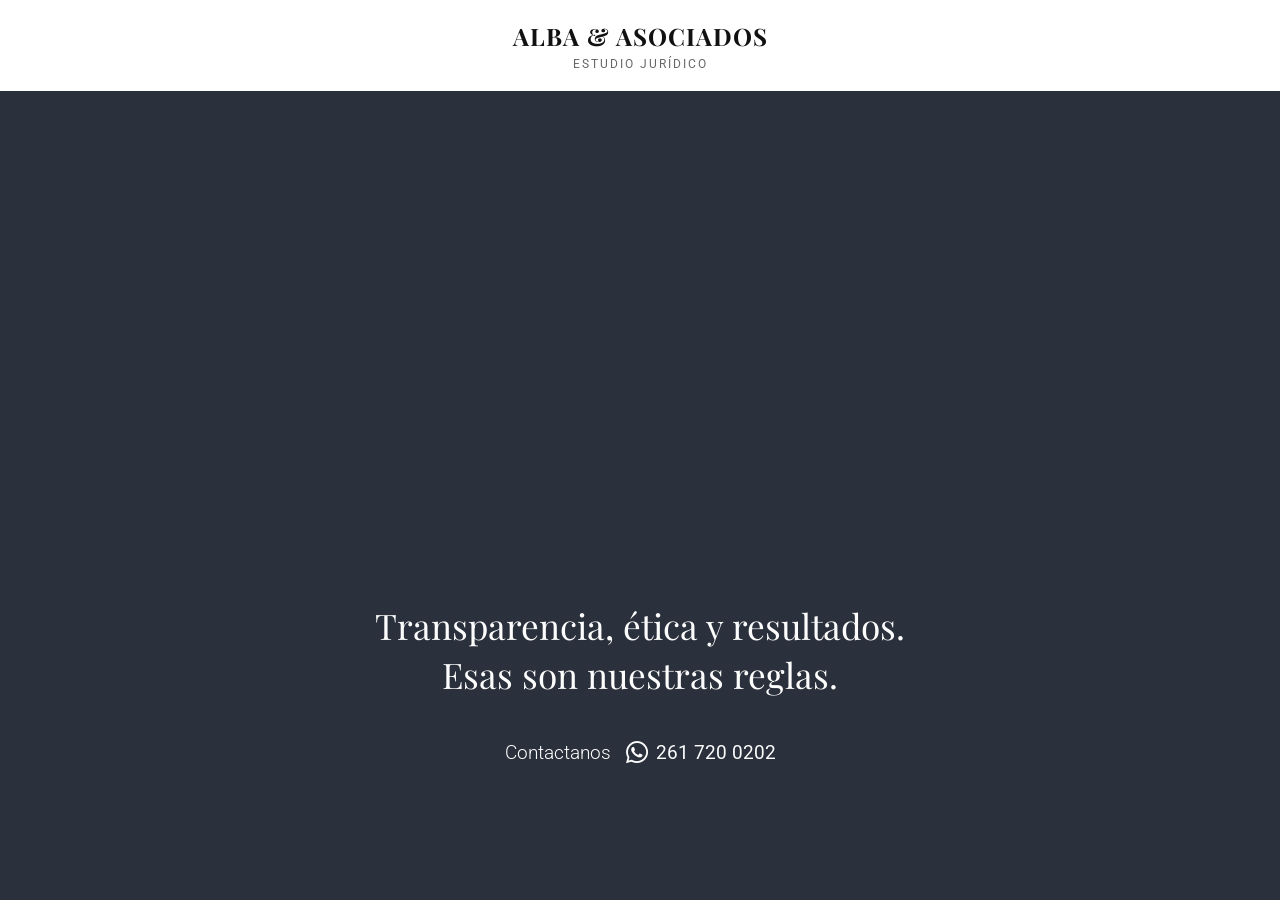
==== HTML/index.html @ 6e7f4787 "first commit" ====
<!DOCTYPE html>
<html lang="es">
<head>
    <meta charset="UTF-8">
    <meta name="viewport" content="width=device-width, initial-scale=1.0">
    <title>Alba & Asociados | Estudio Jurídico</title>
    <link rel="stylesheet" href="../CSS/styles.css">
    
    <!-- Fuentes de Google: Serif para el eslogan, Sans-serif para contacto -->
    <link href="https://fonts.googleapis.com/css2?family=Playfair+Display:wght@400;500&family=Roboto:wght@300;400;500&display=swap" rel="stylesheet">
    
    <!-- FontAwesome para el ícono de WhatsApp -->
    <link rel="stylesheet" href="https://cdnjs.cloudflare.com/ajax/libs/font-awesome/6.4.0/css/all.min.css">
</head>
<body>
    <header class="header">
        <div class="logo">
            <h1>Alba & Asociados</h1>
            <p>Estudio Jurídico</p>
        </div>
    </header>

    <main>
        <!-- Sección de la imagen (apretón de manos y balanza) -->
        <section class="hero-image">
            <!-- La imagen se carga por CSS como fondo -->
        </section>

        <!-- Sección del mensaje y contacto -->
        <section class="hero-content">
            <h2 class="slogan">Transparencia, ética y resultados.<br>Esas son nuestras reglas.</h2>
            
            <div class="contact-action">
                <span class="contact-text">Contactanos</span>
                <!-- Enlace directo a WhatsApp con el número del flyer -->
                <a href="https://wa.me/5492617200202" target="_blank" rel="noopener noreferrer" class="whatsapp-link" id="wa-btn">
                    <i class="fab fa-whatsapp"></i>
                    261 720 0202
                </a>
            </div>
        </section>
    </main>

    <script src="../JAVASCRIPT/script.js"></script>
</body>
</html>
---- CSS/styles.css ----
/* Variables de color y tipografía */
:root {
    --bg-dark: #2a313c; /* Azul oscuro/grisáceo extraído de la imagen */
    --text-light: #fdfdfd;
    --font-serif: 'Playfair Display', serif;
    --font-sans: 'Roboto', sans-serif;
}

/* Reseteo básico */
* {
    margin: 0;
    padding: 0;
    box-sizing: border-box;
}

body {
    font-family: var(--font-sans);
    display: flex;
    flex-direction: column;
    min-height: 100vh;
    background-color: var(--bg-dark);
}

/* Cabecera (Logo) */
.header {
    background-color: #ffffff;
    padding: 20px;
    text-align: center;
}

.logo h1 {
    font-family: var(--font-serif);
    font-size: 1.5rem;
    color: #111;
    text-transform: uppercase;
    letter-spacing: 1px;
}

.logo p {
    font-size: 0.75rem;
    color: #666;
    text-transform: uppercase;
    letter-spacing: 2px;
    margin-top: 5px;
}

/* Imagen principal */
.hero-image {
    width: 100%;
    height: 50vh; /* Ocupa la mitad de la pantalla */
    /* Usamos una imagen de stock similar (abogados/balanza). Luego puedes reemplazar la URL por tu imagen real */
    background-image: url('https://images.unsplash.com/photo-1589829085413-56de8ae18c73?ixlib=rb-4.0.3&auto=format&fit=crop&w=1920&q=80');
    background-size: cover;
    background-position: center;
    border-bottom: 4px solid var(--bg-dark);
}

/* Contenido inferior (Eslogan y Contacto) */
.hero-content {
    background-color: var(--bg-dark);
    color: var(--text-light);
    padding: 60px 20px;
    text-align: center;
    flex-grow: 1;
    display: flex;
    flex-direction: column;
    justify-content: center;
    align-items: center;
}

.slogan {
    font-family: var(--font-serif);
    font-size: 2.2rem;
    font-weight: 400;
    line-height: 1.4;
    margin-bottom: 40px;
    max-width: 800px;
}

/* Botón de WhatsApp */
.contact-action {
    display: flex;
    align-items: center;
    justify-content: center;
    gap: 15px;
    font-size: 1.2rem;
}

.contact-text {
    font-weight: 300;
}

.whatsapp-link {
    display: flex;
    align-items: center;
    gap: 8px;
    color: var(--text-light);
    text-decoration: none;
    font-weight: 400;
    transition: transform 0.2s ease, opacity 0.2s ease;
}

.whatsapp-link:hover {
    opacity: 0.8;
    transform: scale(1.05);
}

.whatsapp-link i {
    font-size: 1.6rem;
}

/* Adaptación para dispositivos móviles */
@media (max-width: 768px) {
    .slogan {
        font-size: 1.6rem;
    }
    
    .contact-action {
        flex-direction: column;
        gap: 10px;
    }
}
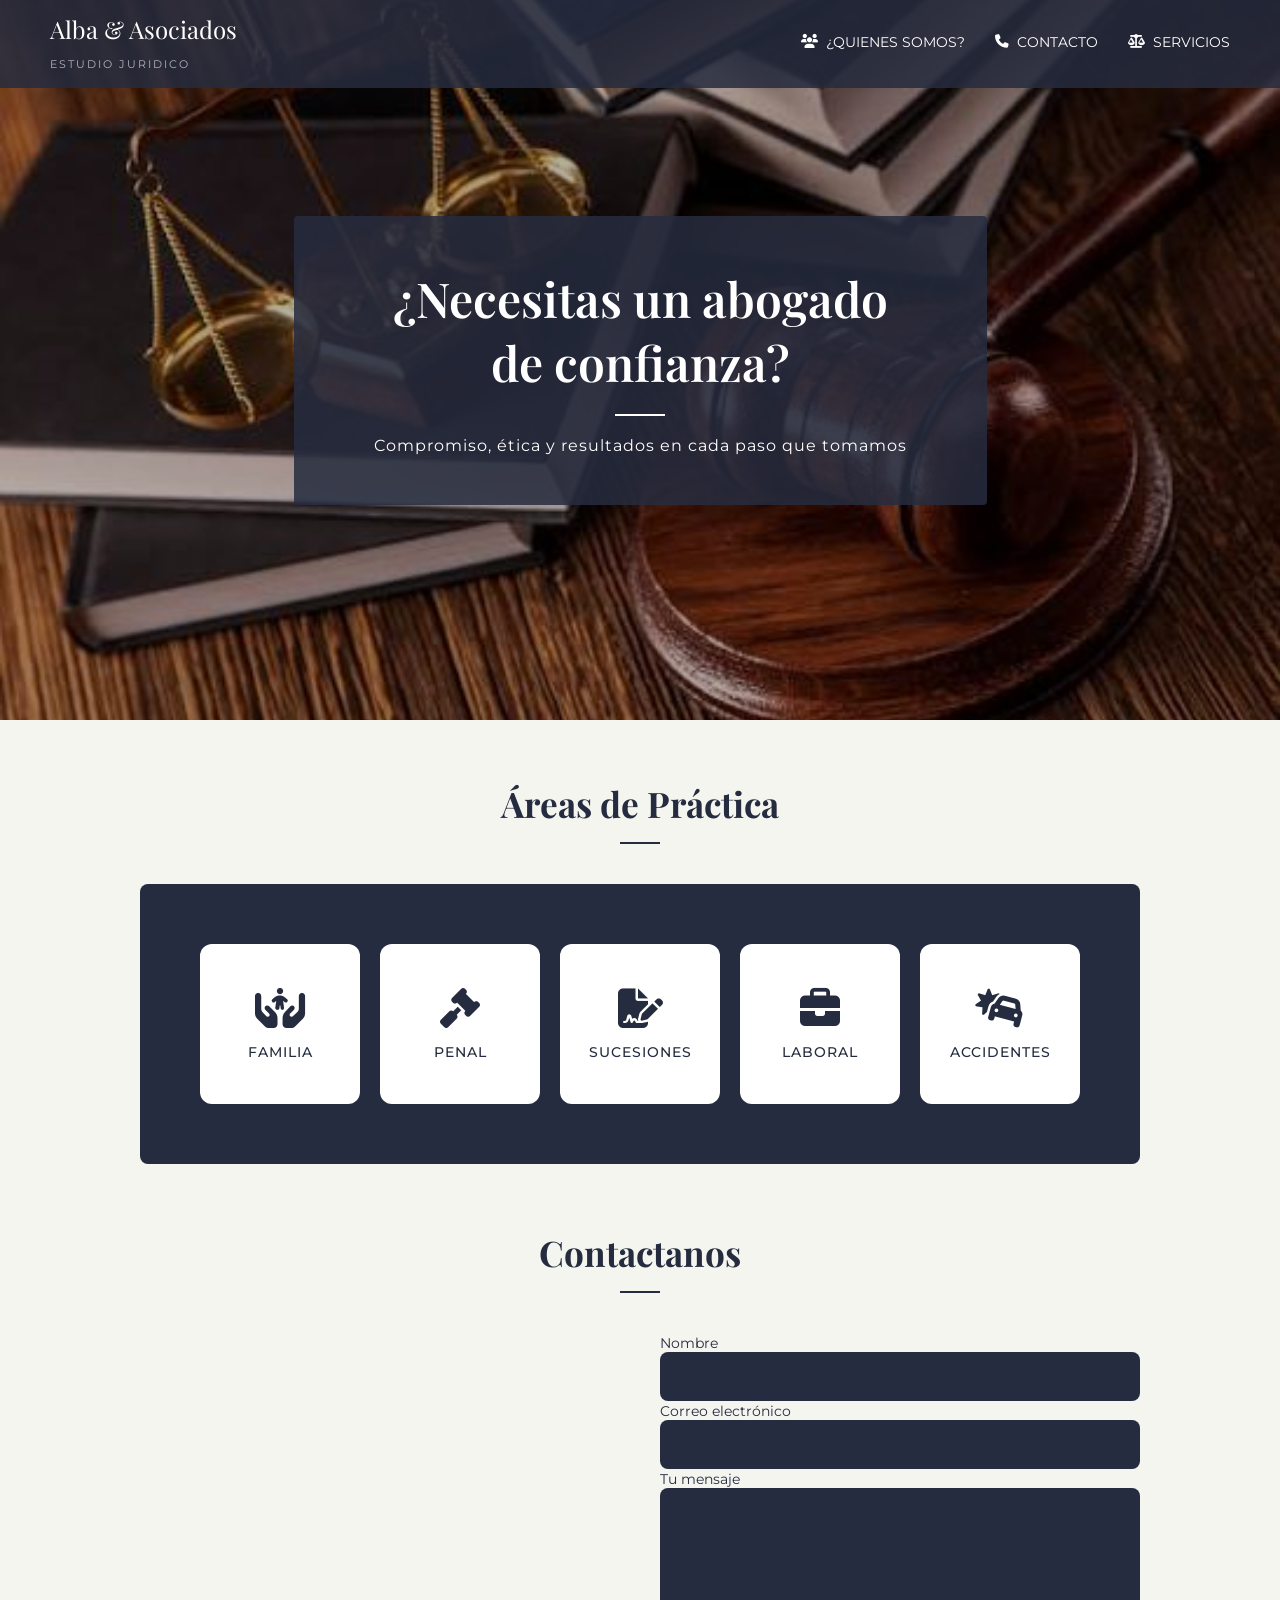
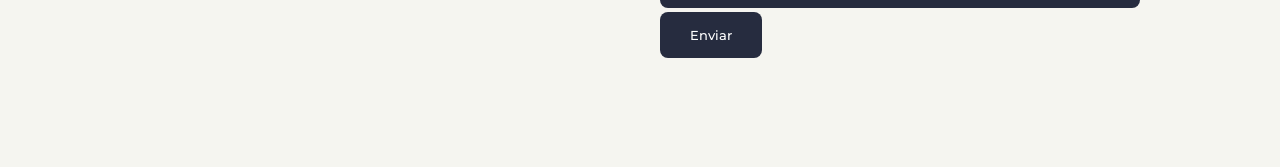
==== commit 106cc89f: "Primer commit: Maquetado del home, estilos CSS y Lógica JS" ====
--- a/HTML/index.html
+++ b/HTML/index.html
@@ -4,43 +4,105 @@
     <meta charset="UTF-8">
     <meta name="viewport" content="width=device-width, initial-scale=1.0">
     <title>Alba & Asociados | Estudio Jurídico</title>
+    
     <link rel="stylesheet" href="../CSS/styles.css">
-    
+    <link rel="stylesheet" href="../JAVASCRIPT/script.js">
+
     <!-- Fuentes de Google: Serif para el eslogan, Sans-serif para contacto -->
-    <link href="https://fonts.googleapis.com/css2?family=Playfair+Display:wght@400;500&family=Roboto:wght@300;400;500&display=swap" rel="stylesheet">
-    
+    <link rel="preconnect" href="https://fonts.googleapis.com">
+    <link rel="preconnect" href="https://fonts.gstatic.com" crossorigin>
+    <link href="https://fonts.googleapis.com/css2?family=Montserrat:wght@400;500&family=Playfair+Display:ital,wght@0,600;1,600&display=swap" rel="stylesheet">    
     <!-- FontAwesome para el ícono de WhatsApp -->
     <link rel="stylesheet" href="https://cdnjs.cloudflare.com/ajax/libs/font-awesome/6.4.0/css/all.min.css">
+
 </head>
 <body>
-    <header class="header">
-        <div class="logo">
-            <h1>Alba & Asociados</h1>
-            <p>Estudio Jurídico</p>
+   <header id = "mainHeader">
+    <div class = "logo">
+        Alba & Asociados<br>
+        <span>
+            ESTUDIO JURIDICO
+        </span>
+    </div>
+    <div class="header-info">
+        <a href="#quienes-somos"><i class="fa-solid fa-users"></i> ¿QUIENES SOMOS?</a>
+        <a href="#contacto"><i class="fa-solid fa-phone"></i> CONTACTO</a>
+        <a href="#servicios"><i class="fa-solid fa-scale-balanced"></i> SERVICIOS</a>
+    </div>
+   </header>
+
+<section class = "hero">
+<div class = "hero-box">
+<h1>¿Necesitas un abogado<br>de confianza?</h1>
+<hr>
+<p>Compromiso, ética y resultados en cada paso que tomamos</p>
+</div>
+</section>
+
+
+<section id = "servicios" class = "seccion seccion-areas">
+<h2 class = "titulo-seccion">Áreas de Práctica</h2>
+<hr class = "divisor-seccion">
+
+<div class = "areas-contenedor zona-oscura">
+    <div class = "card-area">
+        <i class = "fa-solid fa-hands-holding-child"></i>
+        <span>FAMILIA</span>
+    </div>
+
+    <div class = "card-area">
+        <i class = "fa-solid fa-gavel"></i>
+        <span>PENAL</span>
+    </div>
+
+    <div class="card-area">
+        <i class="fa-solid fa-file-signature"></i>
+        <span>SUCESIONES</span>
+    </div>
+            
+    <div class="card-area">
+        <i class="fa-solid fa-briefcase"></i>
+        <span>LABORAL</span>
+    </div>
+            
+    <div class="card-area">
+        <i class="fa-solid fa-car-burst"></i>
+        <span>ACCIDENTES</span>
+    </div>
+
+
+
+</div>
+
+</section>
+
+<section id = "contacto" class="seccion seccion-contacto">
+        <h2 class="titulo-seccion">Contactanos</h2>
+        <hr class="divisor-seccion">
+        
+        <div class="contacto-contenedor">
+            <div class="mapa">
+                <!-- Iframe de Google Maps -->
+            <iframe src="https://maps.google.com/maps?q=Edificio%20Gomez,%20Av.%20San%20Mart%C3%ADn%201087,%20Mendoza&t=&z=16&ie=UTF8&iwloc=&output=embed" allowfullscreen="" loading="lazy" referrerpolicy="no-referrer-when-downgrade"></iframe>            </div>
+            
+            <div class="formulario">
+                <form id="formContacto">
+                    <label for="nombre">Nombre</label>
+                    <input type="text" id="nombre" name="nombre" required>
+                    
+                    <label for="correo">Correo electrónico</label>
+                    <input type="email" id="correo" name="correo" required>
+                    
+                    <label for="mensaje">Tu mensaje</label>
+                    <textarea id="mensaje" name="mensaje" required></textarea>
+                    
+                    <button type="submit">Enviar</button>
+                </form>
+            </div>
         </div>
-    </header>
-
-    <main>
-        <!-- Sección de la imagen (apretón de manos y balanza) -->
-        <section class="hero-image">
-            <!-- La imagen se carga por CSS como fondo -->
-        </section>
-
-        <!-- Sección del mensaje y contacto -->
-        <section class="hero-content">
-            <h2 class="slogan">Transparencia, ética y resultados.<br>Esas son nuestras reglas.</h2>
-            
-            <div class="contact-action">
-                <span class="contact-text">Contactanos</span>
-                <!-- Enlace directo a WhatsApp con el número del flyer -->
-                <a href="https://wa.me/5492617200202" target="_blank" rel="noopener noreferrer" class="whatsapp-link" id="wa-btn">
-                    <i class="fab fa-whatsapp"></i>
-                    261 720 0202
-                </a>
-            </div>
-        </section>
-    </main>
+    </section>
 
     <script src="../JAVASCRIPT/script.js"></script>
+
 </body>
 </html>
--- a/CSS/styles.css
+++ b/CSS/styles.css
@@ -1,122 +1,337 @@
-/* Variables de color y tipografía */
 :root {
-    --bg-dark: #2a313c; /* Azul oscuro/grisáceo extraído de la imagen */
-    --text-light: #fdfdfd;
-    --font-serif: 'Playfair Display', serif;
-    --font-sans: 'Roboto', sans-serif;
-}
-
-/* Reseteo básico */
-* {
+    --color-primario: #262c3f;
+    --color-secundario: #1a1e2d;
+    --color-fondo: #f5f5f0;
+    --color-blanco: #ffffff;
+    --fuente-titulos: 'Playfair Display', serif;
+    --fuente-textos: 'Montserrat', sans-serif;
+}
+
+*{
     margin: 0;
     padding: 0;
     box-sizing: border-box;
 }
 
-body {
-    font-family: var(--font-sans);
-    display: flex;
-    flex-direction: column;
-    min-height: 100vh;
-    background-color: var(--bg-dark);
-}
-
-/* Cabecera (Logo) */
-.header {
-    background-color: #ffffff;
-    padding: 20px;
+html {
+    scroll-behavior: smooth; /* Hace que el deslizamiento sea animado y suave */
+}
+
+body{
+    font-family: var(--fuente-textos);
+    background-color: var(--color-fondo);
+    color: var(--color-primario);
+}
+
+header{
+    position: fixed;
+    top: 0;
+    left: 0;
+    width: 100%;
+    background-color: rgba(38, 44, 63, 0.85);
+    color: var(--color-blanco);
+    display: flex;
+    justify-content: space-between;
+    align-items: center;
+    padding: 15px 50px;
+    z-index: 1000;
+    transition: all 0.3s ease;
+}
+
+header.header-solid-dark {
+    background-color: var(--color-primario);
+    box-shadow: 0 4px 10px rgba(0,0,0,0.2);
+}
+
+header.header-light {
+    background-color: var(--color-blanco);
+    color: var(--color-primario);
+    box-shadow: 0 4px 10px rgba(0,0,0,0.1);
+}
+
+header.header-light .logo span {
+    color: #666; 
+}
+
+
+.logo{
+    font-family: var(--fuente-titulos);
+    font-size: 1.5rem;
+    line-height: 1.2;
+}
+
+
+.logo span{
+    font-family: var(--fuente-textos);
+    font-size: 0.7rem;
+    letter-spacing: 2px;
+    color: #aeb3c0;
+}
+
+
+.header-info{
+    display: flex;
+    gap: 30px;
+    font-size: 0.85rem;
+}
+
+
+.header-info a {
+    display: flex;
+    align-items: center;
+    gap: 8px;
+    color: inherit; 
+    text-decoration: none; 
+    cursor: pointer;
+    position: relative;
+    padding-bottom: 4px;
+}
+
+
+.header-info a::after{
+    content: '';
+    position: absolute;
+    bottom: 0;
+    left: 50%;
+    transform: translateX(-50%);
+    width: 0;
+    height: 2px;
+    background-color: currentColor;
+    transition: width 0.3s ease-in-out;
+}
+
+
+.header-info a:hover::after{
+    width: 100%;
+}
+
+.hero{
+    background: url('../HTML/img/imagen_home_estudio_juridico.jpg') center/cover no-repeat;
+    height: 80vh;
+    display: flex;
+    justify-content: center;
+    align-items: center;
+    position: relative;
+}
+
+.hero::before{
+    content: '';
+    position: absolute;
+    top: 0;
+    left: 0;
+    width: 100%;
+    height: 100%;
+    background: rgba(0, 0, 0, 0.3);
+}
+
+.hero-box{
+    background-color: rgba(38, 44, 63, 0.85);
+    padding: 50px 80px;
     text-align: center;
-}
-
-.logo h1 {
-    font-family: var(--font-serif);
-    font-size: 1.5rem;
-    color: #111;
-    text-transform: uppercase;
+    color: var(--color-blanco);
+    position: relative;
+    z-index: 1;
+    border-radius: 4px;
+    max-width: 800px;
+}
+
+
+.hero-box h1{
+    font-family: var(--fuente-titulos);
+    font-size: 3rem;
+    font-weight: 600;
+    margin-bottom: 20px;
+}
+
+
+.hero-box hr{
+    width: 50px;
+    border: none;
+    border-top: 2px solid #fff;
+    margin: 0 auto 20px auto;
+}
+
+
+.hero-box p{
+    font-size: 1rem;
     letter-spacing: 1px;
 }
 
-.logo p {
-    font-size: 0.75rem;
-    color: #666;
-    text-transform: uppercase;
-    letter-spacing: 2px;
-    margin-top: 5px;
-}
-
-/* Imagen principal */
-.hero-image {
-    width: 100%;
-    height: 50vh; /* Ocupa la mitad de la pantalla */
-    /* Usamos una imagen de stock similar (abogados/balanza). Luego puedes reemplazar la URL por tu imagen real */
-    background-image: url('https://images.unsplash.com/photo-1589829085413-56de8ae18c73?ixlib=rb-4.0.3&auto=format&fit=crop&w=1920&q=80');
-    background-size: cover;
-    background-position: center;
-    border-bottom: 4px solid var(--bg-dark);
-}
-
-/* Contenido inferior (Eslogan y Contacto) */
-.hero-content {
-    background-color: var(--bg-dark);
-    color: var(--text-light);
-    padding: 60px 20px;
+
+.seccion{
+    padding: 80px 50px;
     text-align: center;
-    flex-grow: 1;
+}
+
+.seccion-areas{
+    padding-top: 60px;
+    padding-bottom: 60px;
+}
+
+
+.seccion-contacto{
+    padding-top: 5px;
+}
+
+.titulo-seccion{
+    font-family: var(--fuente-titulos);
+    font-size: 2.2rem;
+    color: var(--color-primario);
+    margin-bottom: 15px;
+}
+
+
+.divisor-seccion{
+    width: 40px;
+    border: none;
+    border-top: 2px solid var(--color-primario);
+    margin: 0 auto 40px auto;
+}
+
+
+.areas-contenedor{
+    background-color:  var(--color-primario);
+    padding: 60px;
+    border-radius: 8px;
+    display: flex;
+    justify-content: center;
+    flex-wrap: wrap;
+    gap: 20px;
+    max-width: 1000px;
+    margin: 0 auto;
+}
+
+.card-area{
+    background-color: var(--color-blanco);
+    color: var(--color-primario);
+    width: 160px;
+    height: 160px;
     display: flex;
     flex-direction: column;
     justify-content: center;
     align-items: center;
-}
-
-.slogan {
-    font-family: var(--font-serif);
-    font-size: 2.2rem;
-    font-weight: 400;
-    line-height: 1.4;
-    margin-bottom: 40px;
-    max-width: 800px;
-}
-
-/* Botón de WhatsApp */
-.contact-action {
-    display: flex;
-    align-items: center;
-    justify-content: center;
+    border-radius: 12px;
+    cursor: pointer;
+    transition: transform 0.3s ease;
+}
+
+.card-area:hover{
+    transform: translateY(-5px);
+    background-color: var(--color-secundario);
+    color: var(--color-blanco);
+}
+
+.card-area i{
+    font-size: 2.5rem;
+    margin-bottom: 15px;
+}
+
+
+.card-area span{
+    font-weight: 500;
+    font-size: 0.9rem;
+    letter-spacing: 1px;
+}
+
+
+.contacto-contenedor{
+    display: grid;
+    grid-template-columns: 1fr 1fr;
+    gap: 40px;
+    max-width: 1000px;
+    margin: 0 auto;
+    text-align: left;
+}
+
+
+.mapa iframe{
+    width: 100%;
+    height: 100%;
+    min-height: 350px;
+    border-radius: 8px;
+    border: none;
+}
+
+
+.formulario{
+    display: flex;
+    flex-direction: column;
     gap: 15px;
-    font-size: 1.2rem;
-}
-
-.contact-text {
-    font-weight: 300;
-}
-
-.whatsapp-link {
-    display: flex;
-    align-items: center;
-    gap: 8px;
-    color: var(--text-light);
-    text-decoration: none;
-    font-weight: 400;
-    transition: transform 0.2s ease, opacity 0.2s ease;
-}
-
-.whatsapp-link:hover {
-    opacity: 0.8;
-    transform: scale(1.05);
-}
-
-.whatsapp-link i {
-    font-size: 1.6rem;
-}
-
-/* Adaptación para dispositivos móviles */
-@media (max-width: 768px) {
-    .slogan {
-        font-size: 1.6rem;
-    }
-    
-    .contact-action {
+}
+
+
+.formulario label{
+    font-size: 0.9rem;
+    color: var(--color-primario);
+    margin-bottom: -5px;
+}
+
+
+.formulario input,
+.formulario textarea{
+    width: 100%;
+    padding: 15px;
+    background-color: var(--color-primario);
+    border: none;
+    border-radius: 8px;
+    color: var(--color-blanco);
+    font-family: var(--fuente-textos);
+    font-size: 1rem;
+}
+
+
+.formulario input:focus,
+.formulario textarea:focus{
+    outline: 2px solid #454d66;
+}
+
+
+.formulario textarea{
+    resize: none;
+    height: 120px;
+}
+
+
+.formulario button{
+    background-color: var(--color-primario);
+    color: var(--color-blanco);
+    border: none;
+    padding: 15px 30px;
+    border-radius: 8px;
+    cursor: pointer;
+    font-family: var(--fuente-textos);
+    font-weight: 500;
+    align-self: flex-start;
+    transition: background-color 0.3s;
+}
+
+
+.formulario button:hover{
+    background-color: var(--color-secundario);
+}
+
+
+@media (max-width: 768px){
+    header{
+        flex-direction: column;
+        gap: 15px;
+        text-align: center;
+    }
+
+    .header-info{
         flex-direction: column;
         gap: 10px;
     }
-}+
+    .hero-box h1{
+        font-size: 2rem;
+    }
+
+    .contacto-contenedor{
+        grid-template-columns: 1fr;
+    }
+
+    .mapa iframe{
+        height: 250px;
+    }
+}
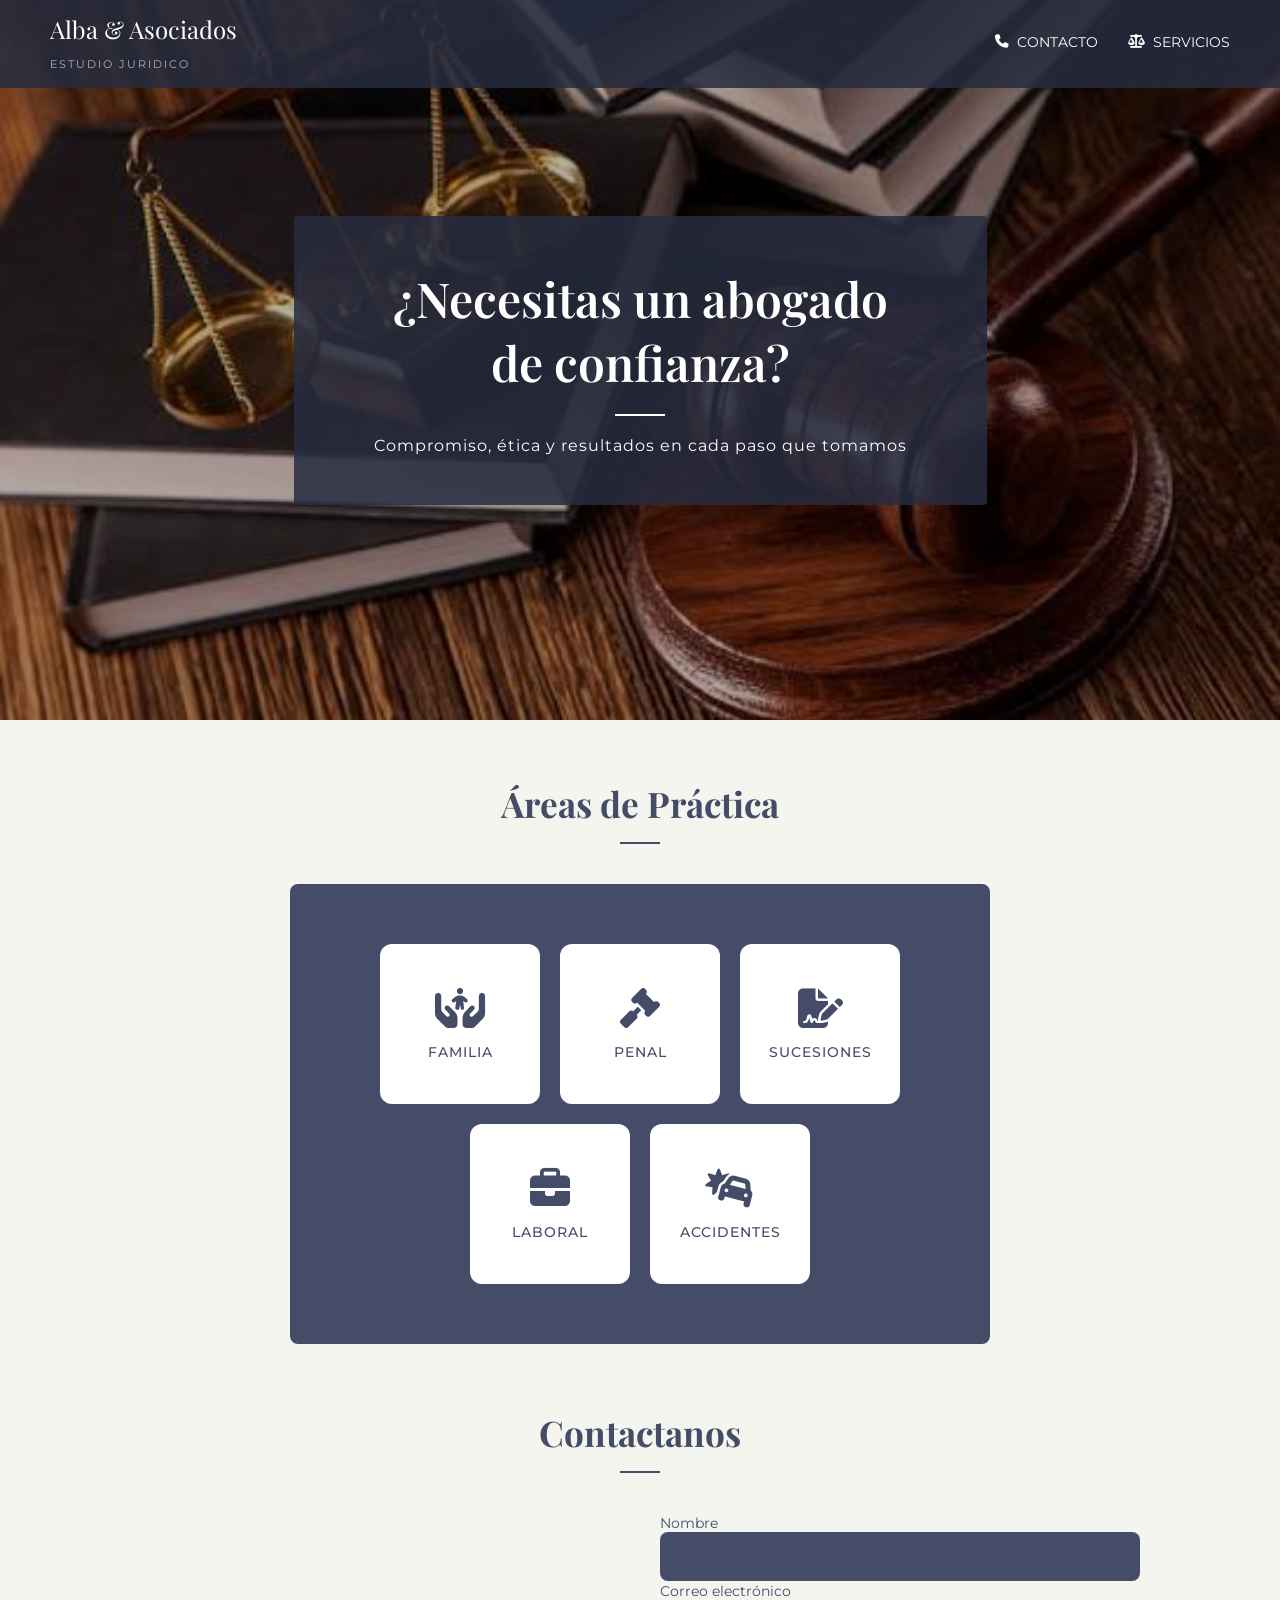
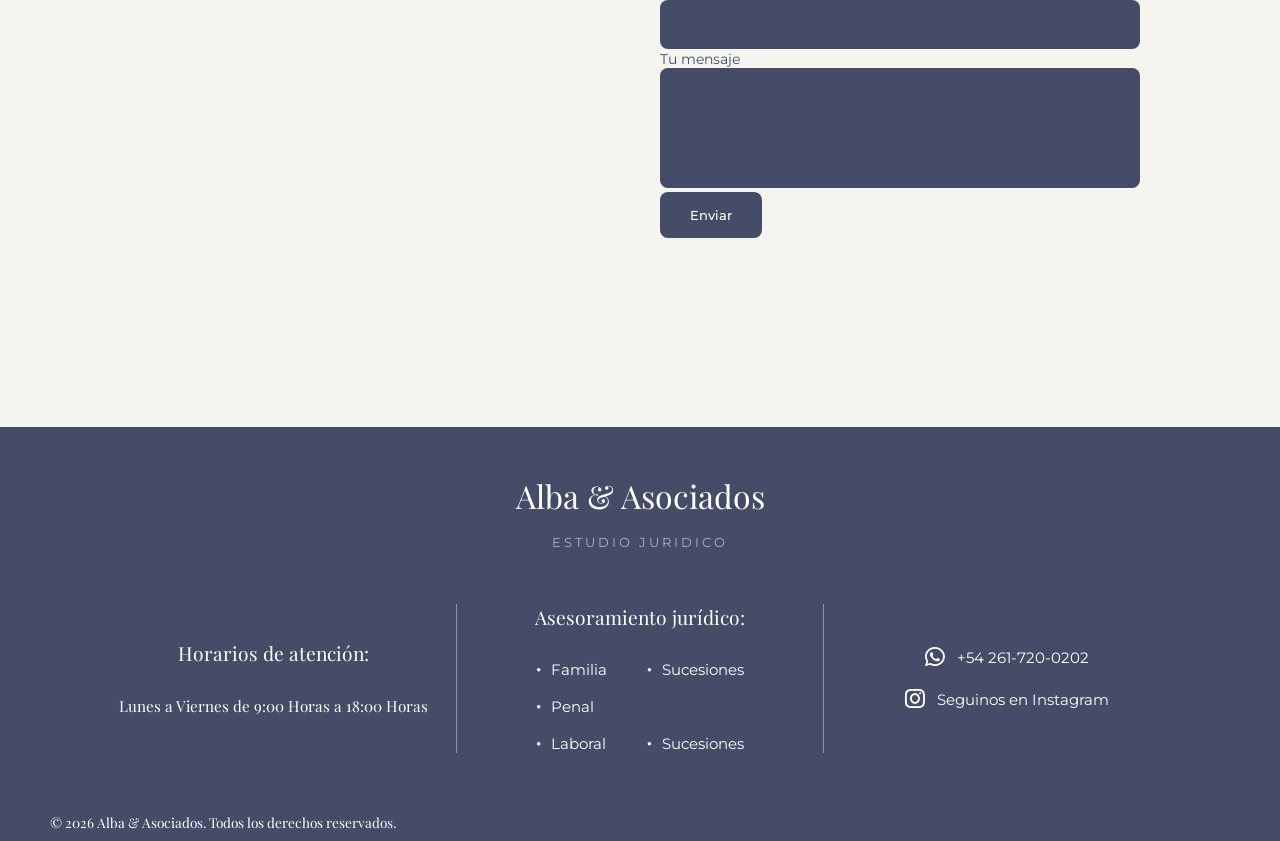
==== commit 12c72dde: "Footer y Cambio de colores home" ====
--- a/HTML/index.html
+++ b/HTML/index.html
@@ -17,7 +17,7 @@
 
 </head>
 <body>
-   <header id = "mainHeader">
+    <header id = "mainHeader">
     <div class = "logo">
         Alba & Asociados<br>
         <span>
@@ -25,7 +25,7 @@
         </span>
     </div>
     <div class="header-info">
-        <a href="#quienes-somos"><i class="fa-solid fa-users"></i> ¿QUIENES SOMOS?</a>
+        <!-- <a href="#quienes-somos"><i class="fa-solid fa-users"></i> ¿QUIENES SOMOS?</a> -->
         <a href="#contacto"><i class="fa-solid fa-phone"></i> CONTACTO</a>
         <a href="#servicios"><i class="fa-solid fa-scale-balanced"></i> SERVICIOS</a>
     </div>
@@ -102,6 +102,53 @@
         </div>
     </section>
 
+<footer>
+    <div class = "footer-logo">
+        Alba & Asociados<br>
+        <span>ESTUDIO JURIDICO</span>
+    </div>
+
+    <div class = "footer-contenido">
+        <div class = "footer-col">
+            <h3>Horarios de atención:</h3>
+            <p>Lunes a Viernes de 9:00 Horas a 18:00 Horas</p>
+        </div>
+    
+
+        <div class = "footer-col border-col">
+        <h3>Asesoramiento jurídico:</h3>
+        <div class = "footer-lista-areas">
+            <ul class="col-area">
+                <li>Familia</li>
+                <li>Penal</li>
+                <li>Laboral</li>
+            </ul>
+            <ul class="col-area">
+                <li>Sucesiones</li>
+                <li class="hidden-li">.</li>
+                <li>Sucesiones</li>
+            </ul>
+        </div>
+     </div>
+
+     <div class="footer-col">
+        <div class="footer-link">
+            <a href="https://wa.me/5492617200202" target="_blank">
+                 <i class="fa-brands fa-whatsapp"></i> +54 261-720-0202
+                </a>
+            <a href="https://www.instagram.com/albayasociados_/" target="_blank">
+                 <i class="fa-brands fa-instagram"></i> Seguinos en Instagram 
+             </a>
+            </div>
+        </div>
+    </div>
+
+<div class="footer-bottom">
+    &copy; 2026 Alba & Asociados. Todos los derechos reservados.
+</div>
+
+</footer>  
+
     <script src="../JAVASCRIPT/script.js"></script>
 
 </body>
--- a/CSS/styles.css
+++ b/CSS/styles.css
@@ -1,6 +1,6 @@
 :root {
-    --color-primario: #262c3f;
-    --color-secundario: #1a1e2d;
+    --color-primario: #454C68;
+    --color-secundario: #16233A;
     --color-fondo: #f5f5f0;
     --color-blanco: #ffffff;
     --fuente-titulos: 'Playfair Display', serif;
@@ -197,7 +197,7 @@
     justify-content: center;
     flex-wrap: wrap;
     gap: 20px;
-    max-width: 1000px;
+    max-width: 700px;
     margin: 0 auto;
 }
 
@@ -311,6 +311,138 @@
 }
 
 
+footer{
+    background-color: var(--color-primario);
+    color: var(--color-blanco);
+    padding: 50px 0 10px 0;
+    margin-top: 80px;
+}
+
+
+.footer-logo{
+    text-align: center;
+    font-family: var(--fuente-titulos);
+    font-size: 2rem;
+    line-height: 1.2;
+    margin-bottom: 50px;
+}
+
+
+.footer-logo span{
+    font-family: var(--fuente-textos);
+    font-size: 0.8rem;
+    letter-spacing: 3px;
+    color: #aeb3c0;
+}
+
+
+.footer-contenido{
+    display: flex;
+    justify-content: center;
+    align-items: center;
+    max-width: 1100px;
+    margin: 0 auto;
+    padding-bottom: 60px;
+}
+
+
+.footer-col{
+    flex: 1;
+    padding: 0 20px;
+    display: flex;
+    flex-direction: column;
+    align-items: center;
+    text-align: center;
+}
+
+
+.border-col{
+    border-left: 1px solid rgba(255, 255, 255, 0.4);
+    border-right: 1px solid rgba(255, 255, 255, 0.4);
+    height: 100%;
+}
+
+.footer-col h3 {
+    font-family: var(--fuente-titulos);
+    font-size: 1.2rem;
+    font-weight: normal;
+    margin-bottom: 30px;
+}
+
+.footer-col p {
+    font-family: var(--fuente-titulos);
+    font-size: 0.95rem;
+}
+
+.footer-lista-areas {
+    display: flex;
+    gap: 40px;
+}
+
+.col-area {
+    list-style: none;
+    display: flex;
+    flex-direction: column;
+    gap: 18px;
+    text-align: left;
+    font-family: var(--fuente-textos);
+    font-size: 0.95rem;
+}
+
+.col-area li {
+    display: flex;
+    align-items: center;
+    gap: 10px;
+}
+
+.col-area li::before {
+    content: '\25CF'; 
+    font-size: 0.5rem;
+    color: var(--color-blanco);
+}
+
+.hidden-li {
+    visibility: hidden; 
+}
+
+.footer-link {
+    display: flex;
+    flex-direction: column;
+    gap: 20px;
+    align-items: center;
+}
+
+.footer-link a {
+    color: var(--color-blanco) !important;
+    text-decoration: none !important;
+    font-family: var(--fuente-textos);
+    font-size: 0.95rem;
+    font-weight: 400;
+    text-transform: none !important;
+    display: flex;
+    align-items: center;
+    transition: color 0.3s;
+}
+
+.footer-link a:hover {
+    color: #aeb3c0 !important;
+}
+
+.footer-link i {
+    font-size: 1.4rem !important;
+    margin-right: 12px !important;
+}
+
+/* Línea de Copyright final */
+.footer-bottom {
+    text-align: left;
+    padding: 0 50px;
+    font-family: var(--fuente-titulos);
+    font-size: 0.85rem;
+    color: var(--color-blanco);
+}
+
+
 @media (max-width: 768px){
     header{
         flex-direction: column;
@@ -334,4 +466,27 @@
     .mapa iframe{
         height: 250px;
     }
-}
+
+    .footer-contenido{
+        flex-direction: column;
+        gap: 50px;
+    }
+
+    .border-col {
+        border-left: none;
+        border-right: none;
+        border-top: 1px solid rgba(255, 255, 255, 0.4);
+        border-bottom: 1px solid rgba(255, 255, 255, 0.4);
+        padding: 40px 0;
+    }
+    
+    .footer-link {
+        align-items: center;
+    }
+
+    .footer-bottom {
+        text-align: center;
+        padding: 0 20px;
+    }
+
+}
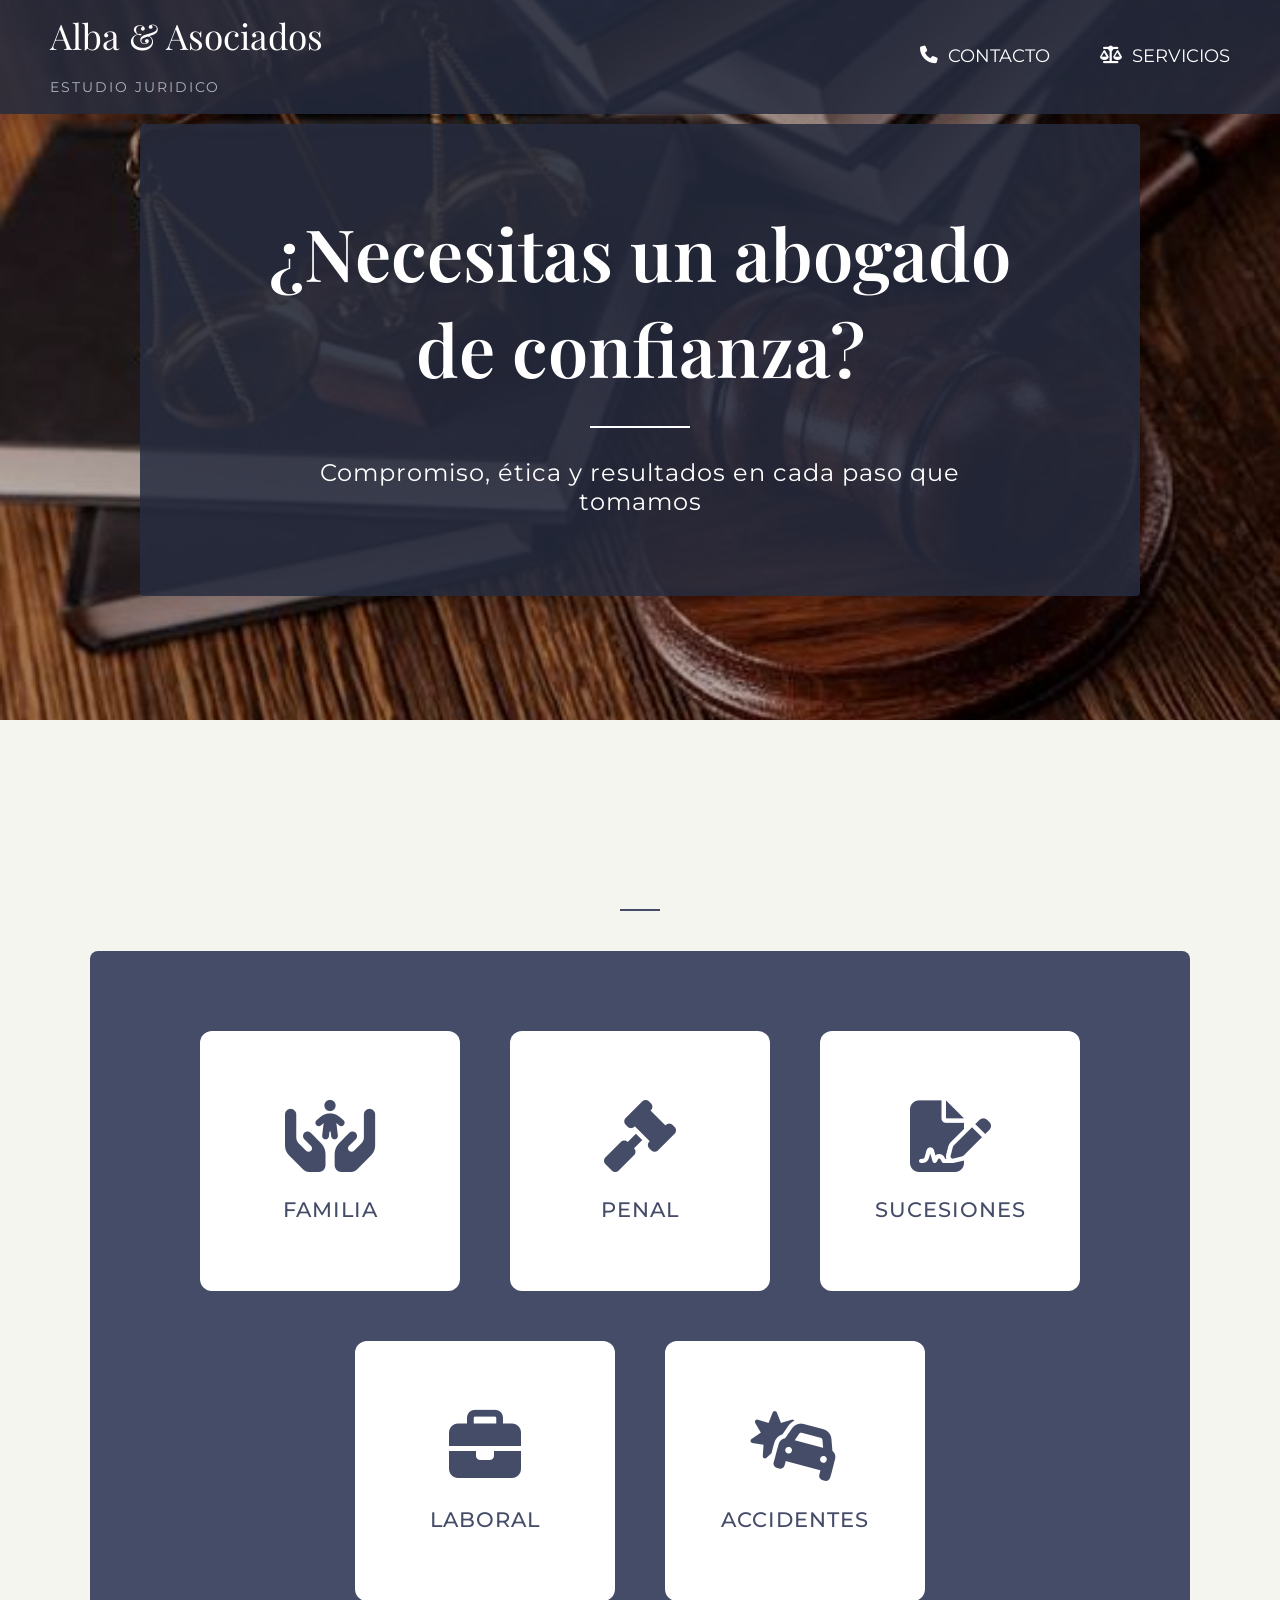
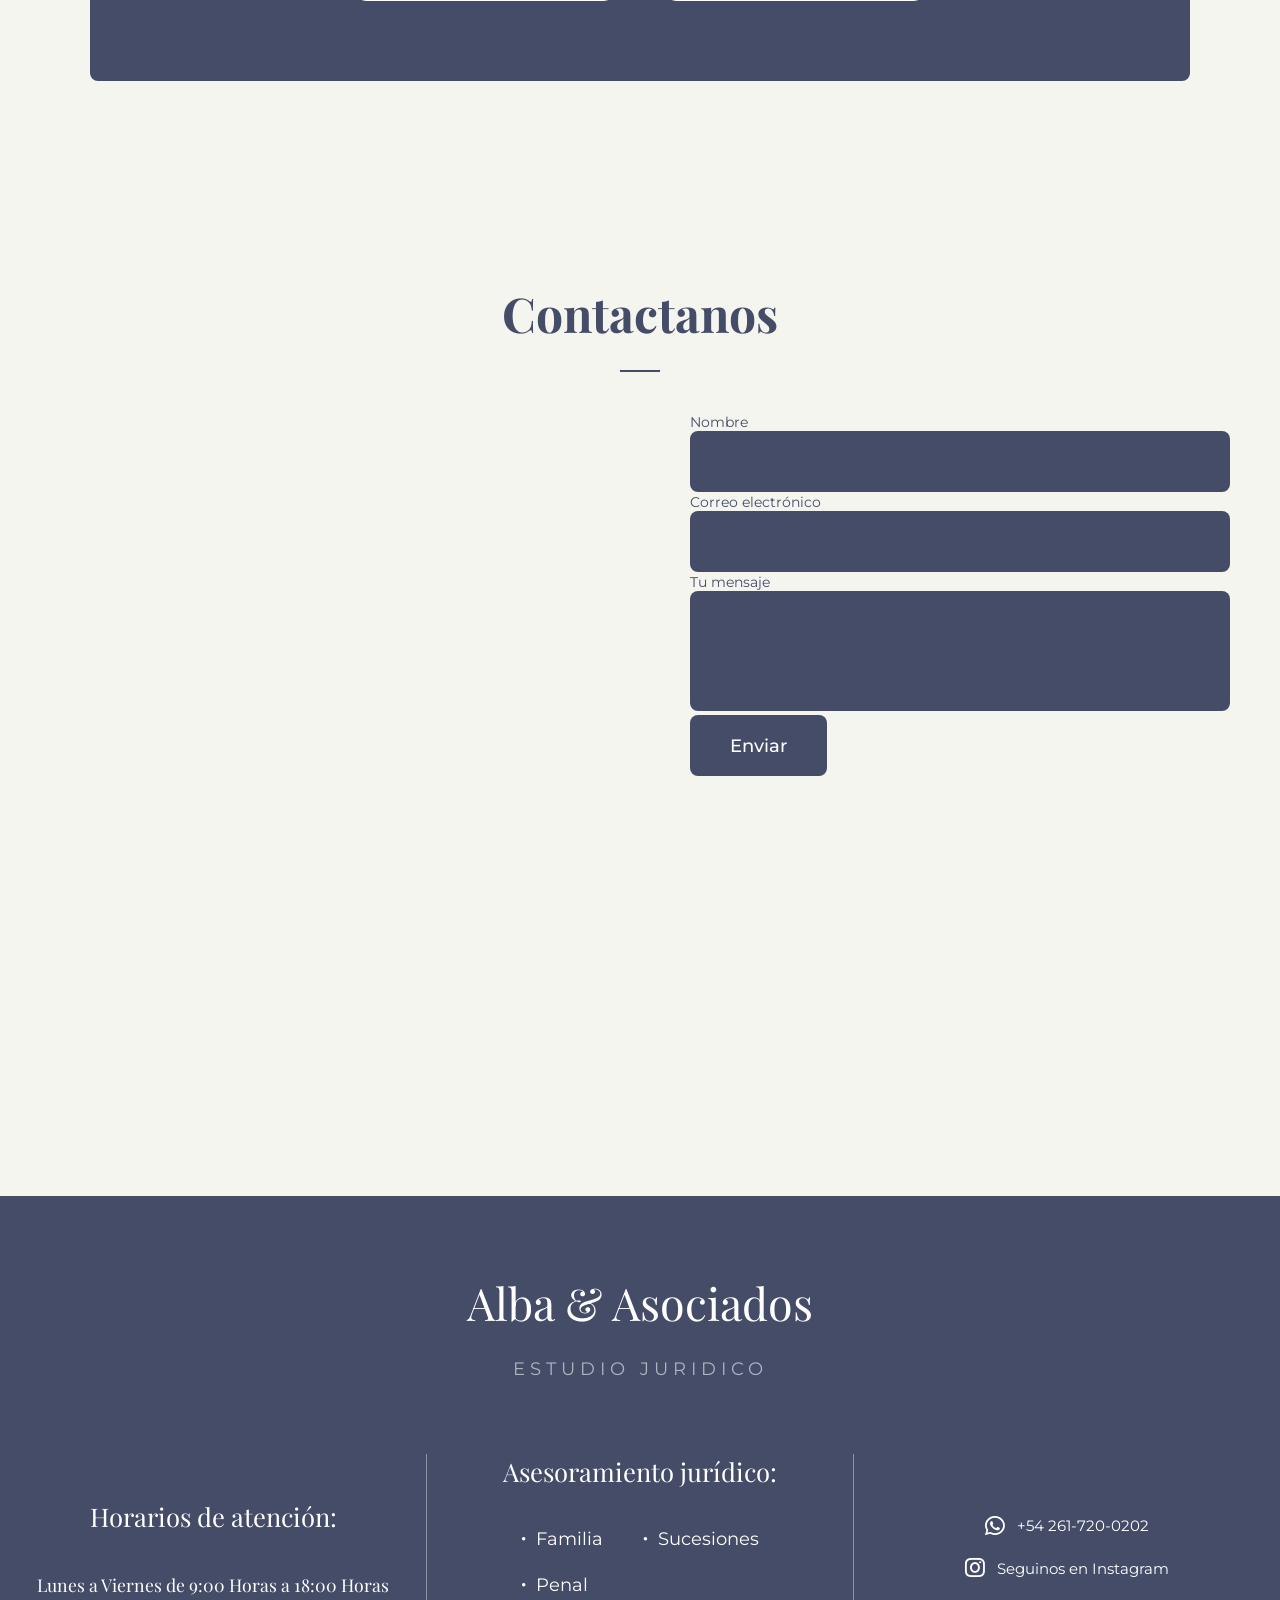
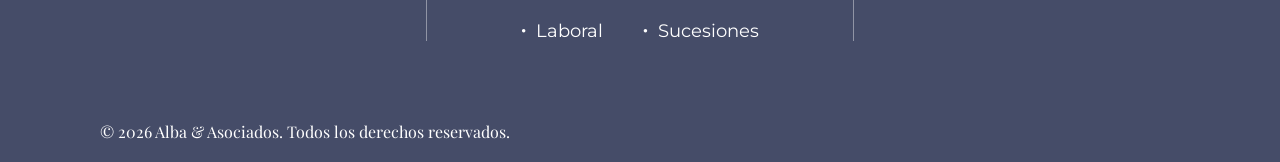
==== commit 5a7f47e2: "Formulario" ====
--- a/HTML/index.html
+++ b/HTML/index.html
@@ -41,31 +41,31 @@
 
 
 <section id = "servicios" class = "seccion seccion-areas">
-<h2 class = "titulo-seccion">Áreas de Práctica</h2>
+<h2 class = "titulo-seccion fade-in">Áreas de Práctica</h2>
 <hr class = "divisor-seccion">
 
-<div class = "areas-contenedor zona-oscura">
-    <div class = "card-area">
+<div class = "areas-contenedor zona-oscura fade-in">
+    <div class = "card-area fade-in">
         <i class = "fa-solid fa-hands-holding-child"></i>
         <span>FAMILIA</span>
     </div>
 
-    <div class = "card-area">
+    <div class = "card-area fade-in">
         <i class = "fa-solid fa-gavel"></i>
         <span>PENAL</span>
     </div>
 
-    <div class="card-area">
+    <div class="card-area fade-in">
         <i class="fa-solid fa-file-signature"></i>
         <span>SUCESIONES</span>
     </div>
             
-    <div class="card-area">
+    <div class="card-area fade-in">
         <i class="fa-solid fa-briefcase"></i>
         <span>LABORAL</span>
     </div>
             
-    <div class="card-area">
+    <div class="card-area fade-in">
         <i class="fa-solid fa-car-burst"></i>
         <span>ACCIDENTES</span>
     </div>
@@ -77,26 +77,30 @@
 </section>
 
 <section id = "contacto" class="seccion seccion-contacto">
-        <h2 class="titulo-seccion">Contactanos</h2>
+        <h2 class="titulo-seccion fade-in">Contactanos</h2>
         <hr class="divisor-seccion">
         
-        <div class="contacto-contenedor">
-            <div class="mapa">
+        <div class="contacto-contenedor fade-in">
+            <div class="mapa fade-in">
                 <!-- Iframe de Google Maps -->
             <iframe src="https://maps.google.com/maps?q=Edificio%20Gomez,%20Av.%20San%20Mart%C3%ADn%201087,%20Mendoza&t=&z=16&ie=UTF8&iwloc=&output=embed" allowfullscreen="" loading="lazy" referrerpolicy="no-referrer-when-downgrade"></iframe>            </div>
             
-            <div class="formulario">
-                <form id="formContacto">
-                    <label for="nombre">Nombre</label>
+            <div class="formulario fade-in">
+                <form id="formContacto" class="fade-in" action="https://formsubmit.co/joaquindevige25@gmail.com" method="POST">
+                    <input type="hidden" name="_next" value="https://github.com/JoAcO3412/Estudio-Juridico">
+                    <!-- Desactiva el captcha para que la experiencia sea más fluida -->
+                    <input type="hidden" name="_captcha" value="false">
+
+                    <label for="nombre" class="fade-in">Nombre</label>
                     <input type="text" id="nombre" name="nombre" required>
                     
-                    <label for="correo">Correo electrónico</label>
+                    <label for="correo" class="fade-in">Correo electrónico</label>
                     <input type="email" id="correo" name="correo" required>
                     
-                    <label for="mensaje">Tu mensaje</label>
+                    <label for="mensaje" class="fade-in">Tu mensaje</label>
                     <textarea id="mensaje" name="mensaje" required></textarea>
                     
-                    <button type="submit">Enviar</button>
+                    <button type="submit" class="fade-in">Enviar</button>
                 </form>
             </div>
         </div>
--- a/CSS/styles.css
+++ b/CSS/styles.css
@@ -212,13 +212,13 @@
     align-items: center;
     border-radius: 12px;
     cursor: pointer;
-    transition: transform 0.3s ease;
-}
+transition: transform 0.3s ease, background-color 0.3s ease, color 0.3s ease, box-shadow 0.3s ease;}
 
 .card-area:hover{
-    transform: translateY(-5px);
+    transform: translateY(-15px) !important;
     background-color: var(--color-secundario);
     color: var(--color-blanco);
+    box-shadow: 0 15px 25px rgba(0, 0, 0, 0.3);
 }
 
 .card-area i{
@@ -311,6 +311,19 @@
 }
 
 
+.fade-in{
+    opacity: 0;
+    transform: translateY(30px);
+    transition: opacity 0.8s ease-out, transform 0.8s ease-out;
+}
+
+
+.fade-in.visible{
+    opacity: 1;
+    transform: translateY(0);
+}
+
+
 footer{
     background-color: var(--color-primario);
     color: var(--color-blanco);
@@ -443,6 +456,152 @@
 }
 
 
+@media (min-width: 1200px) {
+    
+    .logo {
+        font-size: 2.2rem; /* Logo más grande */
+    }
+    
+    .logo span {
+        font-size: 0.9rem;
+    }
+
+    .header-info {
+        gap: 50px; /* Más separación entre los botones del menú */
+    }
+
+    .header-info a {
+        font-size: 1.1rem; /* Letra del menú más grande */
+        gap: 10px;
+    }
+
+    /* --- AJUSTES DE LA CAJA PRINCIPAL (HERO) --- */
+    .hero-box {
+        max-width: 1000px; /* Caja azul más ancha */
+        padding: 80px 120px; /* Más espacio interno (arriba/abajo y lados) */
+    }
+
+    .hero-box h1 {
+        font-size: 4.5rem; /* Título gigante e impactante */
+        margin-bottom: 30px;
+    }
+
+    .hero-box hr {
+        width: 100px; /* Línea divisoria más ancha */
+        margin-bottom: 30px;
+    }
+
+    .hero-box p {
+        font-size: 1.5rem; /* Subtítulo mucho más legible */
+    }
+    
+    /* Títulos mucho más grandes y con más respiro */
+    .titulo-seccion {
+        font-size: 3rem;
+        margin-bottom: 25px;
+    }
+
+    .seccion {
+        padding: 100px 50px; /* Da más espacio vertical a la página */
+    }
+
+    /* Caja azul mucho más amplia */
+    .areas-contenedor {
+        max-width: 1100px; /* Aumentamos el ancho máximo */
+        gap: 50px; /* Más espacio entre tarjetas */
+        padding: 80px;
+    }
+
+    /* Tarjetas extra grandes (260x260px) */
+    .card-area {
+        width: 260px;
+        height: 260px;
+    }
+
+    /* Íconos y letras en proporción a las nuevas tarjetas */
+    .card-area i {
+        font-size: 4.5rem;
+        margin-bottom: 25px;
+    }
+
+    .card-area span {
+        font-size: 1.3rem;
+    }
+
+    /* Contenedor de contacto expandido casi al máximo */
+    .contacto-contenedor {
+        max-width: 1400px;
+        gap: 100px; 
+    }
+    
+    /* Mapa enorme y formulario adaptado */
+    .mapa iframe {
+        min-height: 600px; 
+    }
+
+    .formulario input, 
+    .formulario textarea {
+        padding: 20px; /* Campos de texto más gorditos y cómodos */
+        font-size: 1.1rem;
+    }
+
+    .formulario button {
+        padding: 20px 40px;
+        font-size: 1.1rem;
+    }
+
+    footer {
+        padding: 80px 0 20px 0; /* Más espacio general */
+    }
+
+    .footer-logo {
+        font-size: 2.8rem; /* Logo del footer más grande */
+        margin-bottom: 70px;
+    }
+
+    .footer-logo span {
+        font-size: 1.1rem;
+        letter-spacing: 5px;
+    }
+
+    .footer-contenido {
+        max-width: 1400px; /* Lo igualamos al ancho de la sección de contacto */
+        padding-bottom: 80px;
+    }
+
+    .footer-col h3 {
+        font-size: 1.6rem; /* Títulos de las columnas más grandes */
+        margin-bottom: 40px;
+    }
+
+    .footer-col p, 
+    .col-area {
+        font-size: 1.1rem; /* Textos generales más grandes */
+    }
+
+    .col-area {
+        gap: 25px; /* Más espacio vertical entre "Familia", "Penal", etc. */
+    }
+
+    .footer-links {
+        gap: 30px; /* Más separación entre WhatsApp e Instagram */
+    }
+
+   .footer-links a {
+        font-size: 1.4rem !important; /* Aumentamos la letra de 1.1rem a 1.4rem */
+    }
+
+    .footer-links i {
+        font-size: 2.2rem !important; /* Íconos bastante más grandes (de 1.8rem a 2.2rem) */
+        margin-right: 15px !important; /* Le damos un poco más de aire entre el ícono y el texto */
+    }
+
+    .footer-bottom {
+        font-size: 1rem;
+        padding: 0 100px;
+    }
+}
+
 @media (max-width: 768px){
     header{
         flex-direction: column;
